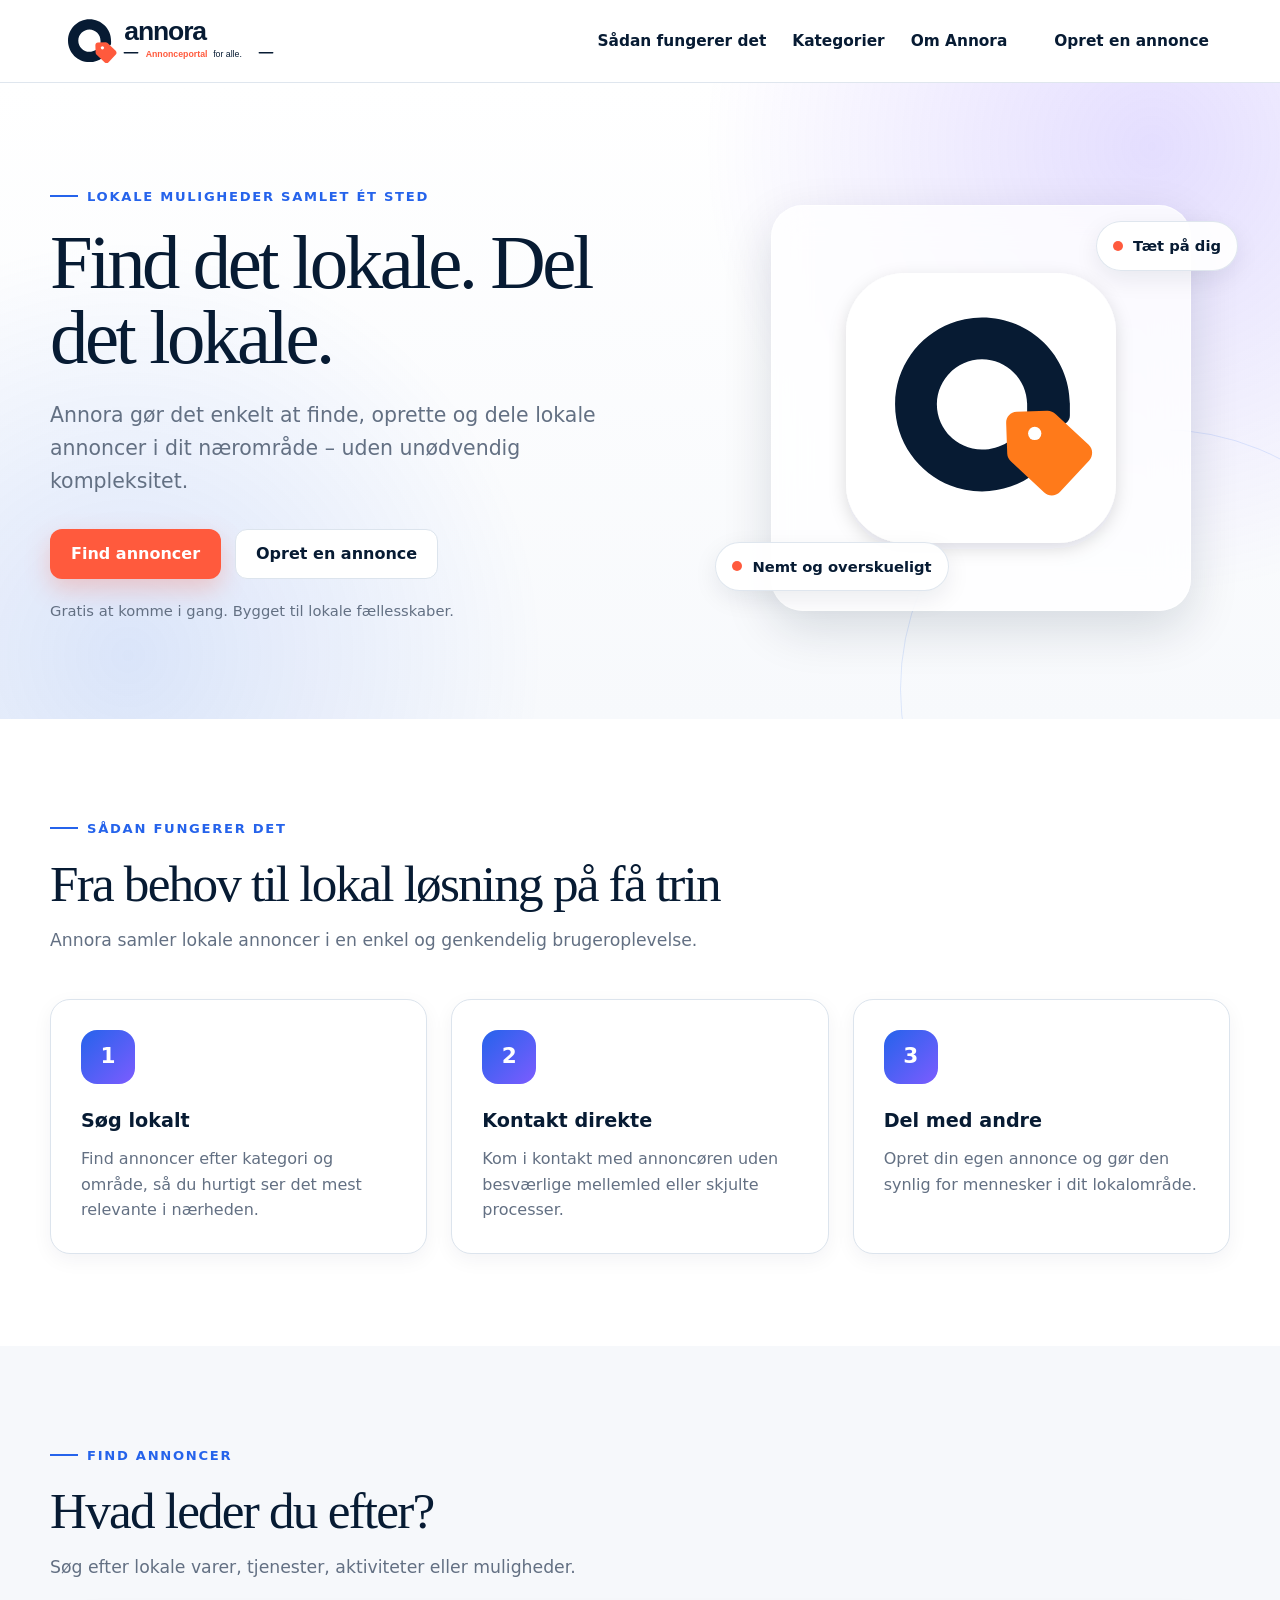
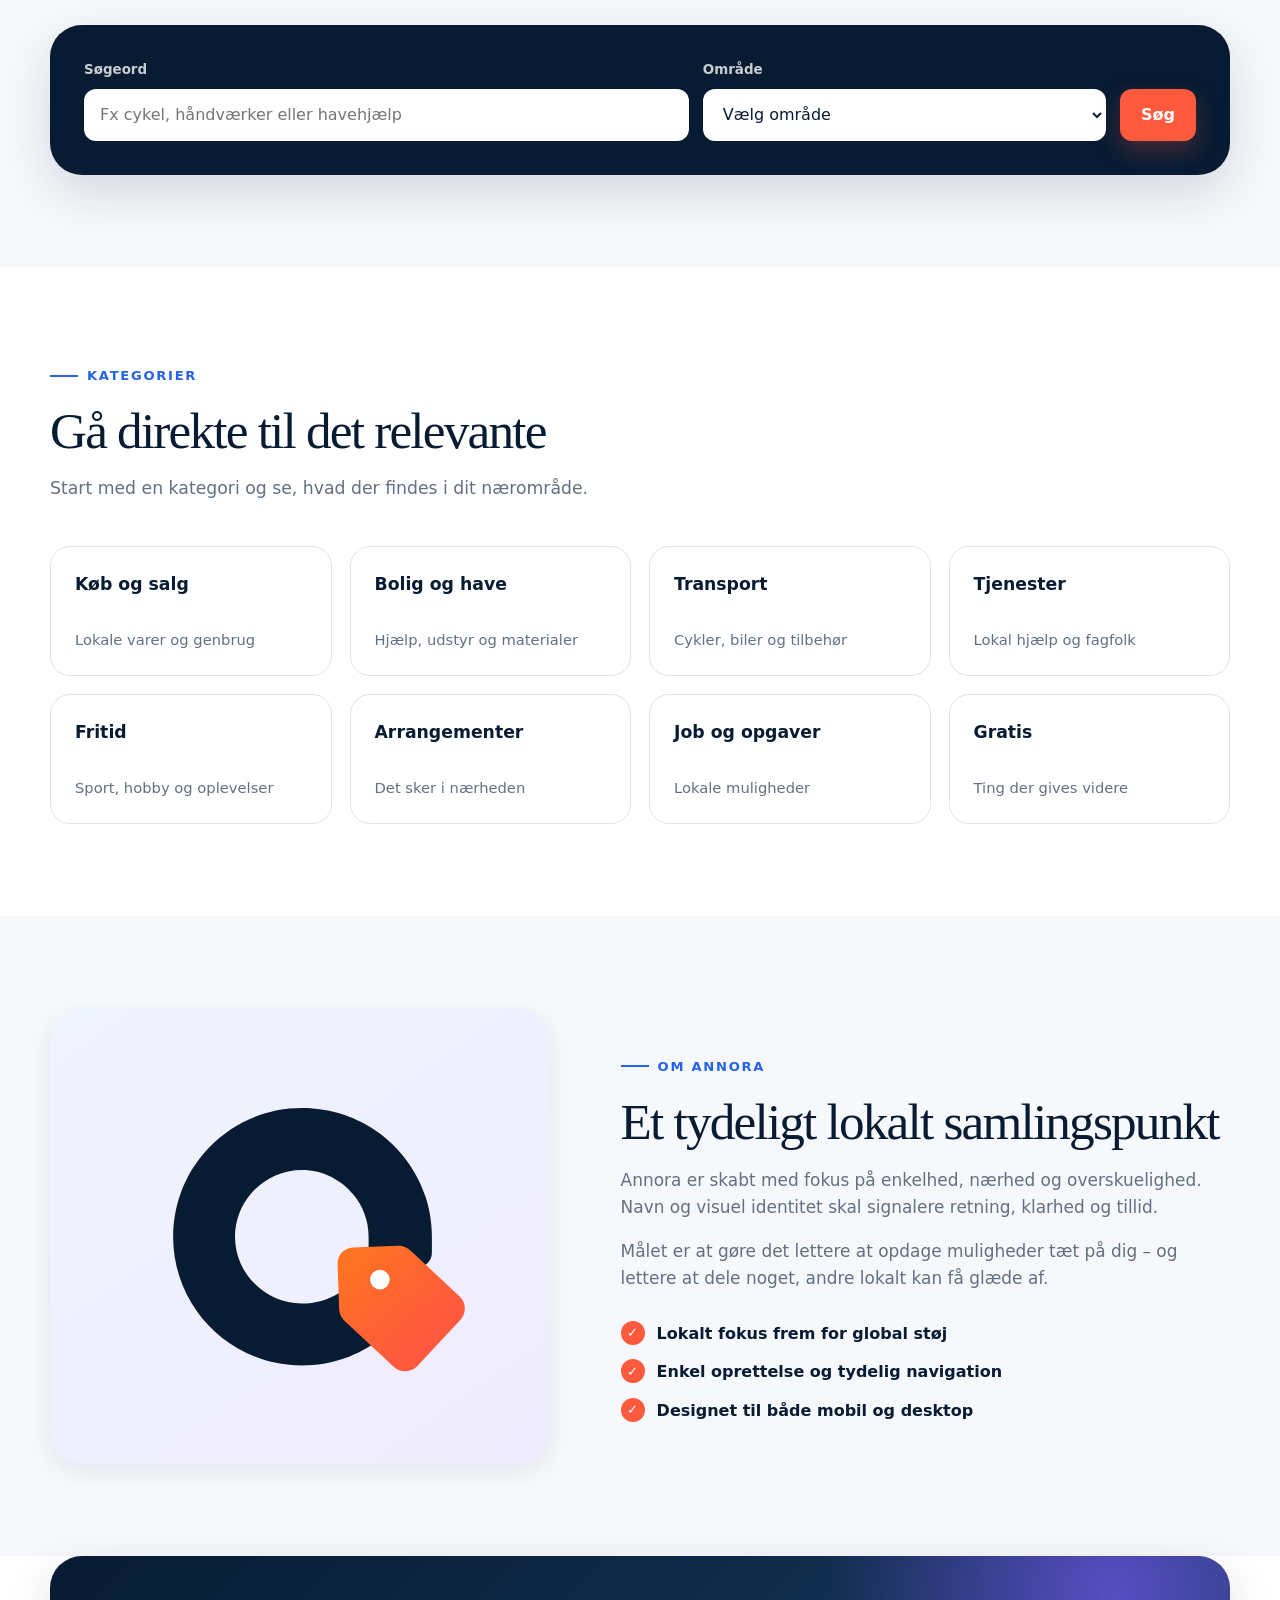
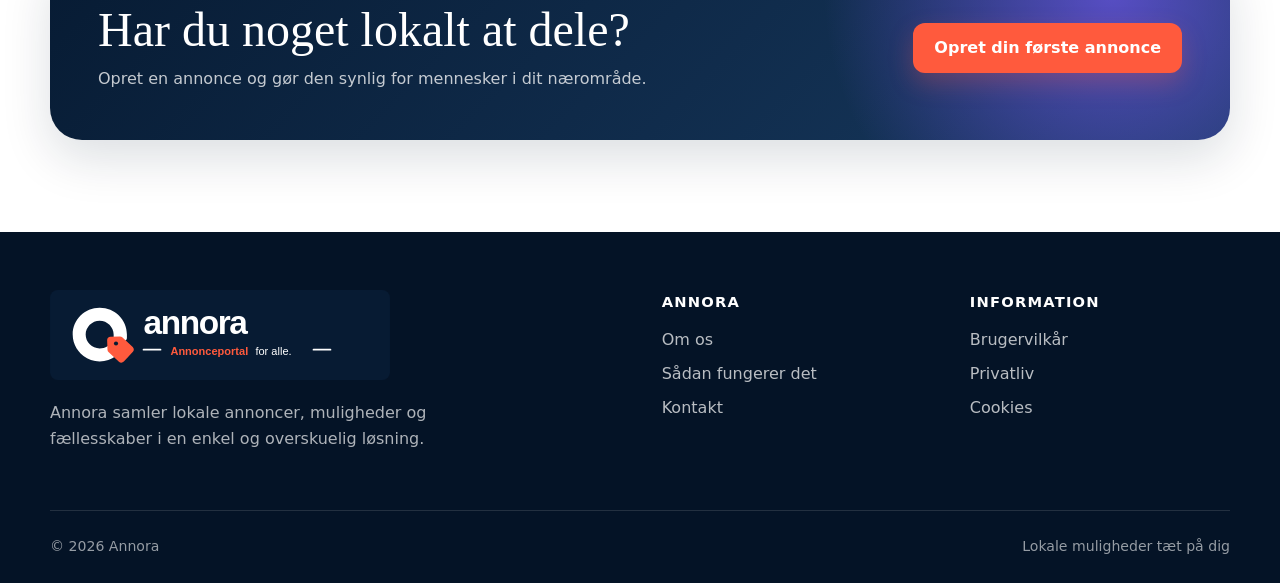
==== src/Annora.Web/index.html @ 345034ee "Reorganize repository structure" ====
<!DOCTYPE html>
<html lang="da">
<head>
    <meta charset="utf-8">
    <meta name="viewport" content="width=device-width, initial-scale=1">

    <title>Annora – lokale annoncer tæt på dig</title>

    <meta
        name="description"
        content="Annora gør det nemt at finde, oprette og dele lokale annoncer i dit nærområde.">
    <meta name="theme-color" content="#071b33">

    <link rel="icon" type="image/svg+xml" href="images/brand/annora-icon.svg">

    <style>
        :root {
            --navy-950: #071b33;
            --navy-900: #0d2748;
            --navy-800: #17395f;
            --blue-600: #2563eb;
            --purple-500: #7c5cff;
            --coral-500: #ff5a3d;
            --coral-600: #e94b30;
            --white: #ffffff;
            --surface: #f6f8fb;
            --surface-alt: #eef3f8;
            --border: #dce4ed;
            --text: #142235;
            --muted: #637083;
            --shadow-sm: 0 8px 24px rgba(7, 27, 51, 0.08);
            --shadow-md: 0 18px 50px rgba(7, 27, 51, 0.14);
            --radius-sm: 12px;
            --radius-md: 20px;
            --radius-lg: 32px;
            --content-width: 1180px;
        }

        *,
        *::before,
        *::after {
            box-sizing: border-box;
        }

        html {
            scroll-behavior: smooth;
        }

        body {
            margin: 0;
            color: var(--text);
            background: var(--white);
            font-family:
                Inter,
                ui-sans-serif,
                system-ui,
                -apple-system,
                BlinkMacSystemFont,
                "Segoe UI",
                sans-serif;
            line-height: 1.6;
        }

        img {
            display: block;
            max-width: 100%;
        }

        a {
            color: inherit;
        }

        button,
        input,
        select,
        textarea {
            font: inherit;
        }

        .container {
            width: min(calc(100% - 40px), var(--content-width));
            margin-inline: auto;
        }

        .skip-link {
            position: fixed;
            top: 12px;
            left: 12px;
            z-index: 1000;
            padding: 10px 14px;
            color: var(--white);
            background: var(--navy-950);
            border-radius: 8px;
            transform: translateY(-160%);
            transition: transform 0.2s ease;
        }

        .skip-link:focus {
            transform: translateY(0);
        }

        .site-header {
            position: sticky;
            top: 0;
            z-index: 100;
            background: rgba(255, 255, 255, 0.94);
            border-bottom: 1px solid rgba(220, 228, 237, 0.9);
            backdrop-filter: blur(14px);
        }

        .header-inner {
            min-height: 82px;
            display: flex;
            align-items: center;
            justify-content: space-between;
            gap: 28px;
        }

        .brand {
            display: inline-flex;
            align-items: center;
            flex-shrink: 0;
            text-decoration: none;
        }

        .brand-logo {
            width: clamp(190px, 22vw, 270px);
            height: auto;
        }

        .brand-icon {
            display: none;
            width: 48px;
            height: 48px;
        }

        .main-nav {
            display: flex;
            align-items: center;
            gap: 26px;
        }

        .main-nav a {
            position: relative;
            color: var(--navy-950);
            font-size: 0.96rem;
            font-weight: 700;
            text-decoration: none;
        }

        .main-nav a:not(.button)::after {
            content: "";
            position: absolute;
            right: 0;
            bottom: -7px;
            left: 0;
            height: 2px;
            background: var(--coral-500);
            transform: scaleX(0);
            transform-origin: center;
            transition: transform 0.2s ease;
        }

        .main-nav a:hover::after,
        .main-nav a:focus-visible::after {
            transform: scaleX(1);
        }

        .menu-button {
            display: none;
            width: 46px;
            height: 46px;
            padding: 0;
            border: 1px solid var(--border);
            border-radius: 12px;
            color: var(--navy-950);
            background: var(--white);
            cursor: pointer;
        }

        .menu-button span,
        .menu-button::before,
        .menu-button::after {
            content: "";
            display: block;
            width: 22px;
            height: 2px;
            margin: 5px auto;
            background: currentColor;
            transition:
                transform 0.2s ease,
                opacity 0.2s ease;
        }

        .menu-button[aria-expanded="true"] span {
            opacity: 0;
        }

        .menu-button[aria-expanded="true"]::before {
            transform: translateY(7px) rotate(45deg);
        }

        .menu-button[aria-expanded="true"]::after {
            transform: translateY(-7px) rotate(-45deg);
        }

        .button {
            display: inline-flex;
            min-height: 48px;
            align-items: center;
            justify-content: center;
            gap: 10px;
            padding: 11px 20px;
            border: 1px solid transparent;
            border-radius: 12px;
            font-weight: 800;
            text-decoration: none;
            cursor: pointer;
            transition:
                transform 0.18s ease,
                box-shadow 0.18s ease,
                background-color 0.18s ease,
                border-color 0.18s ease;
        }

        .button:hover {
            transform: translateY(-2px);
        }

        .button-primary {
            color: var(--white);
            background: var(--coral-500);
            box-shadow: 0 10px 24px rgba(255, 90, 61, 0.26);
        }

        .button-primary:hover {
            background: var(--coral-600);
            box-shadow: 0 14px 30px rgba(255, 90, 61, 0.34);
        }

        .button-secondary {
            color: var(--navy-950);
            background: var(--white);
            border-color: var(--border);
        }

        .button-secondary:hover {
            border-color: #b9c8d9;
            box-shadow: var(--shadow-sm);
        }

        .hero {
            position: relative;
            overflow: hidden;
            padding: 96px 0 82px;
            background:
                radial-gradient(circle at 90% 10%, rgba(124, 92, 255, 0.20), transparent 28rem),
                radial-gradient(circle at 10% 90%, rgba(37, 99, 235, 0.14), transparent 26rem),
                linear-gradient(180deg, #ffffff 0%, #f7f9fc 100%);
        }

        .hero::before {
            content: "";
            position: absolute;
            inset: auto -140px -230px auto;
            width: 520px;
            height: 520px;
            border: 1px solid rgba(37, 99, 235, 0.13);
            border-radius: 50%;
        }

        .hero-grid {
            position: relative;
            display: grid;
            grid-template-columns: minmax(0, 1.1fr) minmax(320px, 0.9fr);
            align-items: center;
            gap: 72px;
        }

        .eyebrow {
            display: inline-flex;
            align-items: center;
            gap: 9px;
            margin-bottom: 18px;
            color: var(--blue-600);
            font-size: 0.82rem;
            font-weight: 900;
            letter-spacing: 0.13em;
            text-transform: uppercase;
        }

        .eyebrow::before {
            content: "";
            width: 28px;
            height: 2px;
            background: currentColor;
        }

        h1,
        h2,
        h3,
        p {
            margin-top: 0;
        }

        h1 {
            max-width: 760px;
            margin-bottom: 24px;
            color: var(--navy-950);
            font-family: Georgia, "Times New Roman", serif;
            font-size: clamp(3rem, 6vw, 5.5rem);
            font-weight: 500;
            line-height: 0.98;
            letter-spacing: -0.045em;
        }

        .hero-lead {
            max-width: 660px;
            margin-bottom: 32px;
            color: var(--muted);
            font-size: clamp(1.08rem, 2vw, 1.28rem);
        }

        .hero-actions {
            display: flex;
            flex-wrap: wrap;
            gap: 14px;
        }

        .hero-note {
            margin-top: 20px;
            color: var(--muted);
            font-size: 0.92rem;
        }

        .hero-visual {
            position: relative;
            display: grid;
            place-items: center;
            min-height: 430px;
        }

        .hero-card {
            width: min(100%, 420px);
            padding: 42px;
            border: 1px solid rgba(255, 255, 255, 0.7);
            border-radius: var(--radius-lg);
            background: rgba(255, 255, 255, 0.78);
            box-shadow: var(--shadow-md);
            backdrop-filter: blur(18px);
        }

        .hero-card img {
            width: 100%;
            max-width: 320px;
            margin-inline: auto;
            border-radius: 25%;
        }

        .floating-tag {
            position: absolute;
            display: flex;
            align-items: center;
            gap: 10px;
            padding: 12px 16px;
            border: 1px solid rgba(220, 228, 237, 0.9);
            border-radius: 999px;
            background: rgba(255, 255, 255, 0.93);
            box-shadow: var(--shadow-sm);
            color: var(--navy-950);
            font-size: 0.92rem;
            font-weight: 800;
        }

        .floating-tag::before {
            content: "";
            width: 10px;
            height: 10px;
            border-radius: 50%;
            background: var(--coral-500);
        }

        .floating-tag-top {
            top: 28px;
            right: -8px;
        }

        .floating-tag-bottom {
            bottom: 32px;
            left: -16px;
        }

        .section {
            padding: 92px 0;
        }

        .section-alt {
            background: var(--surface);
        }

        .section-heading {
            max-width: 720px;
            margin-bottom: 44px;
        }

        .section-heading h2 {
            margin-bottom: 16px;
            color: var(--navy-950);
            font-family: Georgia, "Times New Roman", serif;
            font-size: clamp(2.1rem, 4vw, 3.5rem);
            font-weight: 500;
            line-height: 1.06;
            letter-spacing: -0.035em;
        }

        .section-heading p {
            margin-bottom: 0;
            color: var(--muted);
            font-size: 1.08rem;
        }

        .feature-grid {
            display: grid;
            grid-template-columns: repeat(3, minmax(0, 1fr));
            gap: 24px;
        }

        .feature-card {
            padding: 30px;
            border: 1px solid var(--border);
            border-radius: var(--radius-md);
            background: var(--white);
            box-shadow: 0 6px 20px rgba(7, 27, 51, 0.05);
        }

        .feature-icon {
            display: grid;
            width: 54px;
            height: 54px;
            margin-bottom: 22px;
            place-items: center;
            border-radius: 16px;
            color: var(--white);
            background: linear-gradient(135deg, var(--blue-600), var(--purple-500));
            font-size: 1.35rem;
            font-weight: 900;
        }

        .feature-card h3 {
            margin-bottom: 10px;
            color: var(--navy-950);
            font-size: 1.2rem;
        }

        .feature-card p {
            margin-bottom: 0;
            color: var(--muted);
        }

        .search-panel {
            padding: 34px;
            border-radius: var(--radius-lg);
            background: var(--navy-950);
            box-shadow: var(--shadow-md);
        }

        .search-form {
            display: grid;
            grid-template-columns: 1.5fr 1fr auto;
            gap: 14px;
        }

        .field {
            display: grid;
            gap: 8px;
        }

        .field label {
            color: rgba(255, 255, 255, 0.78);
            font-size: 0.84rem;
            font-weight: 800;
        }

        .field input,
        .field select {
            width: 100%;
            min-height: 52px;
            padding: 0 15px;
            border: 1px solid rgba(255, 255, 255, 0.22);
            border-radius: 12px;
            outline: none;
            color: var(--navy-950);
            background: var(--white);
        }

        .field input:focus,
        .field select:focus {
            border-color: var(--purple-500);
            box-shadow: 0 0 0 4px rgba(124, 92, 255, 0.2);
        }

        .search-form .button {
            align-self: end;
            min-height: 52px;
        }

        .categories {
            display: grid;
            grid-template-columns: repeat(4, minmax(0, 1fr));
            gap: 18px;
        }

        .category-card {
            display: flex;
            min-height: 130px;
            flex-direction: column;
            justify-content: space-between;
            padding: 24px;
            border: 1px solid var(--border);
            border-radius: var(--radius-md);
            background: var(--white);
            text-decoration: none;
            transition:
                transform 0.18s ease,
                box-shadow 0.18s ease,
                border-color 0.18s ease;
        }

        .category-card:hover {
            transform: translateY(-4px);
            border-color: #b7c7d9;
            box-shadow: var(--shadow-sm);
        }

        .category-card strong {
            color: var(--navy-950);
            font-size: 1.08rem;
        }

        .category-card span {
            color: var(--muted);
            font-size: 0.92rem;
        }

        .about-grid {
            display: grid;
            grid-template-columns: minmax(0, 0.9fr) minmax(0, 1.1fr);
            align-items: center;
            gap: 72px;
        }

        .about-logo {
            padding: 48px;
            border-radius: var(--radius-lg);
            background:
                linear-gradient(145deg, rgba(37, 99, 235, 0.07), rgba(124, 92, 255, 0.12)),
                var(--white);
            box-shadow: var(--shadow-sm);
        }

        .about-logo img {
            width: min(100%, 360px);
            margin-inline: auto;
        }

        .about-copy h2 {
            margin-bottom: 18px;
            color: var(--navy-950);
            font-family: Georgia, "Times New Roman", serif;
            font-size: clamp(2.1rem, 4vw, 3.4rem);
            font-weight: 500;
            line-height: 1.06;
            letter-spacing: -0.035em;
        }

        .about-copy p {
            color: var(--muted);
            font-size: 1.06rem;
        }

        .check-list {
            display: grid;
            gap: 13px;
            margin: 28px 0 0;
            padding: 0;
            list-style: none;
        }

        .check-list li {
            display: flex;
            gap: 12px;
            align-items: flex-start;
            color: var(--navy-950);
            font-weight: 700;
        }

        .check-list li::before {
            content: "✓";
            display: grid;
            width: 24px;
            height: 24px;
            flex: 0 0 24px;
            place-items: center;
            border-radius: 50%;
            color: var(--white);
            background: var(--coral-500);
            font-size: 0.82rem;
        }

        .cta {
            padding: 0 0 92px;
        }

        .cta-panel {
            display: grid;
            grid-template-columns: minmax(0, 1fr) auto;
            align-items: center;
            gap: 32px;
            padding: 48px;
            border-radius: var(--radius-lg);
            color: var(--white);
            background:
                radial-gradient(circle at 90% 20%, rgba(124, 92, 255, 0.65), transparent 18rem),
                linear-gradient(135deg, var(--navy-950), var(--navy-800));
            box-shadow: var(--shadow-md);
        }

        .cta-panel h2 {
            margin-bottom: 10px;
            font-family: Georgia, "Times New Roman", serif;
            font-size: clamp(2rem, 4vw, 3rem);
            font-weight: 500;
            line-height: 1.08;
        }

        .cta-panel p {
            max-width: 650px;
            margin-bottom: 0;
            color: rgba(255, 255, 255, 0.76);
        }

        .site-footer {
            padding: 58px 0 26px;
            color: var(--white);
            background: #041326;
        }

        .footer-grid {
            display: grid;
            grid-template-columns: minmax(260px, 1.3fr) repeat(2, minmax(150px, 0.6fr));
            gap: 48px;
            padding-bottom: 42px;
        }

        .footer-brand img {
            width: min(100%, 340px);
            margin-bottom: 20px;
        }

        .footer-brand p {
            max-width: 470px;
            color: rgba(255, 255, 255, 0.68);
        }

        .footer-column h2 {
            margin-bottom: 14px;
            font-family: inherit;
            font-size: 0.92rem;
            letter-spacing: 0.08em;
            text-transform: uppercase;
        }

        .footer-column a {
            display: block;
            margin: 8px 0;
            color: rgba(255, 255, 255, 0.72);
            text-decoration: none;
        }

        .footer-column a:hover {
            color: var(--white);
        }

        .footer-bottom {
            display: flex;
            justify-content: space-between;
            gap: 20px;
            padding-top: 24px;
            border-top: 1px solid rgba(255, 255, 255, 0.12);
            color: rgba(255, 255, 255, 0.58);
            font-size: 0.88rem;
        }

        :focus-visible {
            outline: 3px solid rgba(37, 99, 235, 0.55);
            outline-offset: 3px;
        }

        @media (max-width: 920px) {
            .menu-button {
                display: block;
            }

            .main-nav {
                position: absolute;
                top: calc(100% + 1px);
                right: 0;
                left: 0;
                display: none;
                flex-direction: column;
                align-items: stretch;
                gap: 0;
                padding: 16px 20px 22px;
                border-bottom: 1px solid var(--border);
                background: var(--white);
                box-shadow: var(--shadow-sm);
            }

            .main-nav[data-open="true"] {
                display: flex;
            }

            .main-nav a {
                padding: 13px 6px;
            }

            .main-nav .button {
                margin-top: 8px;
            }

            .hero-grid,
            .about-grid {
                grid-template-columns: 1fr;
            }

            .hero-grid {
                gap: 48px;
            }

            .hero-copy {
                text-align: center;
            }

            .hero-copy h1,
            .hero-lead {
                margin-inline: auto;
            }

            .eyebrow {
                justify-content: center;
            }

            .hero-actions {
                justify-content: center;
            }

            .feature-grid {
                grid-template-columns: 1fr;
            }

            .categories {
                grid-template-columns: repeat(2, minmax(0, 1fr));
            }

            .search-form {
                grid-template-columns: 1fr 1fr;
            }

            .search-form .button {
                grid-column: 1 / -1;
            }

            .cta-panel {
                grid-template-columns: 1fr;
            }

            .footer-grid {
                grid-template-columns: 1fr 1fr;
            }

            .footer-brand {
                grid-column: 1 / -1;
            }
        }

        @media (max-width: 620px) {
            .container {
                width: min(calc(100% - 28px), var(--content-width));
            }

            .header-inner {
                min-height: 70px;
            }

            .brand-logo {
                display: none;
            }

            .brand-icon {
                display: block;
            }

            .hero {
                padding: 72px 0 62px;
            }

            h1 {
                font-size: clamp(2.65rem, 14vw, 4rem);
            }

            .hero-card {
                padding: 28px;
            }

            .floating-tag {
                position: static;
                width: max-content;
                max-width: 100%;
                margin: 14px auto 0;
            }

            .hero-visual {
                min-height: 0;
            }

            .section {
                padding: 72px 0;
            }

            .search-panel {
                padding: 24px;
            }

            .search-form,
            .categories {
                grid-template-columns: 1fr;
            }

            .about-logo {
                padding: 30px;
            }

            .cta {
                padding-bottom: 72px;
            }

            .cta-panel {
                padding: 34px 26px;
            }

            .footer-grid {
                grid-template-columns: 1fr;
            }

            .footer-brand {
                grid-column: auto;
            }

            .footer-bottom {
                flex-direction: column;
            }
        }

        @media (prefers-reduced-motion: reduce) {
            html {
                scroll-behavior: auto;
            }

            *,
            *::before,
            *::after {
                scroll-behavior: auto !important;
                transition-duration: 0.01ms !important;
                animation-duration: 0.01ms !important;
                animation-iteration-count: 1 !important;
            }
        }
    </style>
</head>

<body>
    <a class="skip-link" href="#main-content">Gå til indhold</a>

    <header class="site-header">
        <div class="container header-inner">
            <a class="brand" href="#" aria-label="Annora – gå til forsiden">
                <img
                    class="brand-logo"
                    src="images/brand/annora-horizontal.svg"
                    alt="Annora">
                <img
                    class="brand-icon"
                    src="images/brand/annora-icon.svg"
                    alt=""
                    aria-hidden="true">
            </a>

            <button
                class="menu-button"
                type="button"
                aria-label="Åbn menu"
                aria-expanded="false"
                aria-controls="main-navigation">
                <span></span>
            </button>

            <nav
                id="main-navigation"
                class="main-nav"
                aria-label="Primær navigation"
                data-open="false">
                <a href="#saadan-fungerer-det">Sådan fungerer det</a>
                <a href="#kategorier">Kategorier</a>
                <a href="#om-annora">Om Annora</a>
<a class="button" href="opret-annonce.html">
    Opret en annonce
</a>				
            </nav>
        </div>
    </header>

    <main id="main-content">
        <section class="hero" aria-labelledby="hero-title">
            <div class="container hero-grid">
                <div class="hero-copy">
                    <div class="eyebrow">Lokale muligheder samlet ét sted</div>

                    <h1 id="hero-title">
                        Find det lokale. Del det lokale.
                    </h1>

                    <p class="hero-lead">
                        Annora gør det enkelt at finde, oprette og dele lokale
                        annoncer i dit nærområde – uden unødvendig kompleksitet.
                    </p>

                    <div class="hero-actions">
                        <a class="button button-primary" href="#find-annoncer">
                            Find annoncer
                        </a>

                        <a class="button button-secondary" href="opret-annonce.html">
                            Opret en annonce
                        </a>
                    </div>

                    <p class="hero-note">
                        Gratis at komme i gang. Bygget til lokale fællesskaber.
                    </p>
                </div>

                <div class="hero-visual" aria-hidden="true">
                    <div class="hero-card">
                        <img
                            src="images/brand/annora-app-icon.svg"
                            alt="">
                    </div>

                    <div class="floating-tag floating-tag-top">
                        Tæt på dig
                    </div>

                    <div class="floating-tag floating-tag-bottom">
                        Nemt og overskueligt
                    </div>
                </div>
            </div>
        </section>

        <section
            id="saadan-fungerer-det"
            class="section"
            aria-labelledby="how-title">
            <div class="container">
                <div class="section-heading">
                    <div class="eyebrow">Sådan fungerer det</div>

                    <h2 id="how-title">
                        Fra behov til lokal løsning på få trin
                    </h2>

                    <p>
                        Annora samler lokale annoncer i en enkel og genkendelig
                        brugeroplevelse.
                    </p>
                </div>

                <div class="feature-grid">
                    <article class="feature-card">
                        <div class="feature-icon" aria-hidden="true">1</div>
                        <h3>Søg lokalt</h3>
                        <p>
                            Find annoncer efter kategori og område, så du hurtigt
                            ser det mest relevante i nærheden.
                        </p>
                    </article>

                    <article class="feature-card">
                        <div class="feature-icon" aria-hidden="true">2</div>
                        <h3>Kontakt direkte</h3>
                        <p>
                            Kom i kontakt med annoncøren uden besværlige mellemled
                            eller skjulte processer.
                        </p>
                    </article>

                    <article class="feature-card">
                        <div class="feature-icon" aria-hidden="true">3</div>
                        <h3>Del med andre</h3>
                        <p>
                            Opret din egen annonce og gør den synlig for mennesker
                            i dit lokalområde.
                        </p>
                    </article>
                </div>
            </div>
        </section>

        <section
            id="find-annoncer"
            class="section section-alt"
            aria-labelledby="search-title">
            <div class="container">
                <div class="section-heading">
                    <div class="eyebrow">Find annoncer</div>

                    <h2 id="search-title">
                        Hvad leder du efter?
                    </h2>

                    <p>
                        Søg efter lokale varer, tjenester, aktiviteter eller
                        muligheder.
                    </p>
                </div>

                <div class="search-panel">
                    <form
                        class="search-form"
                        action="#"
                        method="get"
                        onsubmit="return false;">
                        <div class="field">
                            <label for="search-query">Søgeord</label>
                            <input
                                id="search-query"
                                name="q"
                                type="search"
                                placeholder="Fx cykel, håndværker eller havehjælp">
                        </div>

                        <div class="field">
                            <label for="search-area">Område</label>
                            <select id="search-area" name="area">
                                <option value="">Vælg område</option>
                                <option value="dragoer">Dragør</option>
                                <option value="amager">Amager</option>
                                <option value="koebenhavn">København</option>
                                <option value="andet">Andet område</option>
                            </select>
                        </div>

                        <button class="button button-primary" type="submit">
                            Søg
                        </button>
                    </form>
                </div>
            </div>
        </section>

        <section
            id="kategorier"
            class="section"
            aria-labelledby="categories-title">
            <div class="container">
                <div class="section-heading">
                    <div class="eyebrow">Kategorier</div>

                    <h2 id="categories-title">
                        Gå direkte til det relevante
                    </h2>

                    <p>
                        Start med en kategori og se, hvad der findes i dit
                        nærområde.
                    </p>
                </div>

                <div class="categories">
                    <a class="category-card" href="#">
                        <strong>Køb og salg</strong>
                        <span>Lokale varer og genbrug</span>
                    </a>

                    <a class="category-card" href="#">
                        <strong>Bolig og have</strong>
                        <span>Hjælp, udstyr og materialer</span>
                    </a>

                    <a class="category-card" href="#">
                        <strong>Transport</strong>
                        <span>Cykler, biler og tilbehør</span>
                    </a>

                    <a class="category-card" href="#">
                        <strong>Tjenester</strong>
                        <span>Lokal hjælp og fagfolk</span>
                    </a>

                    <a class="category-card" href="#">
                        <strong>Fritid</strong>
                        <span>Sport, hobby og oplevelser</span>
                    </a>

                    <a class="category-card" href="#">
                        <strong>Arrangementer</strong>
                        <span>Det sker i nærheden</span>
                    </a>

                    <a class="category-card" href="#">
                        <strong>Job og opgaver</strong>
                        <span>Lokale muligheder</span>
                    </a>

                    <a class="category-card" href="#">
                        <strong>Gratis</strong>
                        <span>Ting der gives videre</span>
                    </a>
                </div>
            </div>
        </section>

        <section
            id="om-annora"
            class="section section-alt"
            aria-labelledby="about-title">
            <div class="container about-grid">
                <div class="about-logo">
                    <img
                        src="images/brand/annora-icon.svg"
                        alt="Annoras kompas- og stjerneikon">
                </div>

                <div class="about-copy">
                    <div class="eyebrow">Om Annora</div>

                    <h2 id="about-title">
                        Et tydeligt lokalt samlingspunkt
                    </h2>

                    <p>
                        Annora er skabt med fokus på enkelhed, nærhed og
                        overskuelighed. Navn og visuel identitet skal signalere
                        retning, klarhed og tillid.
                    </p>

                    <p>
                        Målet er at gøre det lettere at opdage muligheder tæt på
                        dig – og lettere at dele noget, andre lokalt kan få glæde
                        af.
                    </p>

                    <ul class="check-list">
                        <li>Lokalt fokus frem for global støj</li>
                        <li>Enkel oprettelse og tydelig navigation</li>
                        <li>Designet til både mobil og desktop</li>
                    </ul>
                </div>
            </div>
        </section>

        <section id="opret-annonce" class="cta">
            <div class="container">
                <div class="cta-panel">
                    <div>
                        <h2>Har du noget lokalt at dele?</h2>
                        <p>
                            Opret en annonce og gør den synlig for mennesker i
                            dit nærområde.
                        </p>
                    </div>

                    <a class="button button-primary" href="#">
                        Opret din første annonce
                    </a>
                </div>
            </div>
        </section>
    </main>

    <footer class="site-footer">
        <div class="container">
            <div class="footer-grid">
                <div class="footer-brand">
                    <img
                        src="images/brand/annora-horizontal-dark-bg.svg"
                        alt="Annora">

                    <p>
                        Annora samler lokale annoncer, muligheder og fællesskaber
                        i en enkel og overskuelig løsning.
                    </p>
                </div>

                <div class="footer-column">
                    <h2>Annora</h2>
                    <a href="#om-annora">Om os</a>
                    <a href="#saadan-fungerer-det">Sådan fungerer det</a>
                    <a href="#">Kontakt</a>
                </div>

                <div class="footer-column">
                    <h2>Information</h2>
                    <a href="#">Brugervilkår</a>
                    <a href="#">Privatliv</a>
                    <a href="#">Cookies</a>
                </div>
            </div>

            <div class="footer-bottom">
                <span>&copy; <span id="current-year">2026</span> Annora</span>
                <span>Lokale muligheder tæt på dig</span>
            </div>
        </div>
    </footer>

    <script>
        (() => {
            const menuButton = document.querySelector(".menu-button");
            const navigation = document.querySelector(".main-nav");
            const navigationLinks = navigation.querySelectorAll("a");

            function setMenuState(open) {
                menuButton.setAttribute("aria-expanded", String(open));
                menuButton.setAttribute(
                    "aria-label",
                    open ? "Luk menu" : "Åbn menu"
                );
                navigation.dataset.open = String(open);
            }

            menuButton.addEventListener("click", () => {
                const isOpen =
                    menuButton.getAttribute("aria-expanded") === "true";

                setMenuState(!isOpen);
            });

            navigationLinks.forEach((link) => {
                link.addEventListener("click", () => setMenuState(false));
            });

            window.addEventListener("resize", () => {
                if (window.innerWidth > 920) {
                    setMenuState(false);
                }
            });

            document.getElementById("current-year").textContent =
                new Date().getFullYear();
        })();
    </script>
</body>
</html>
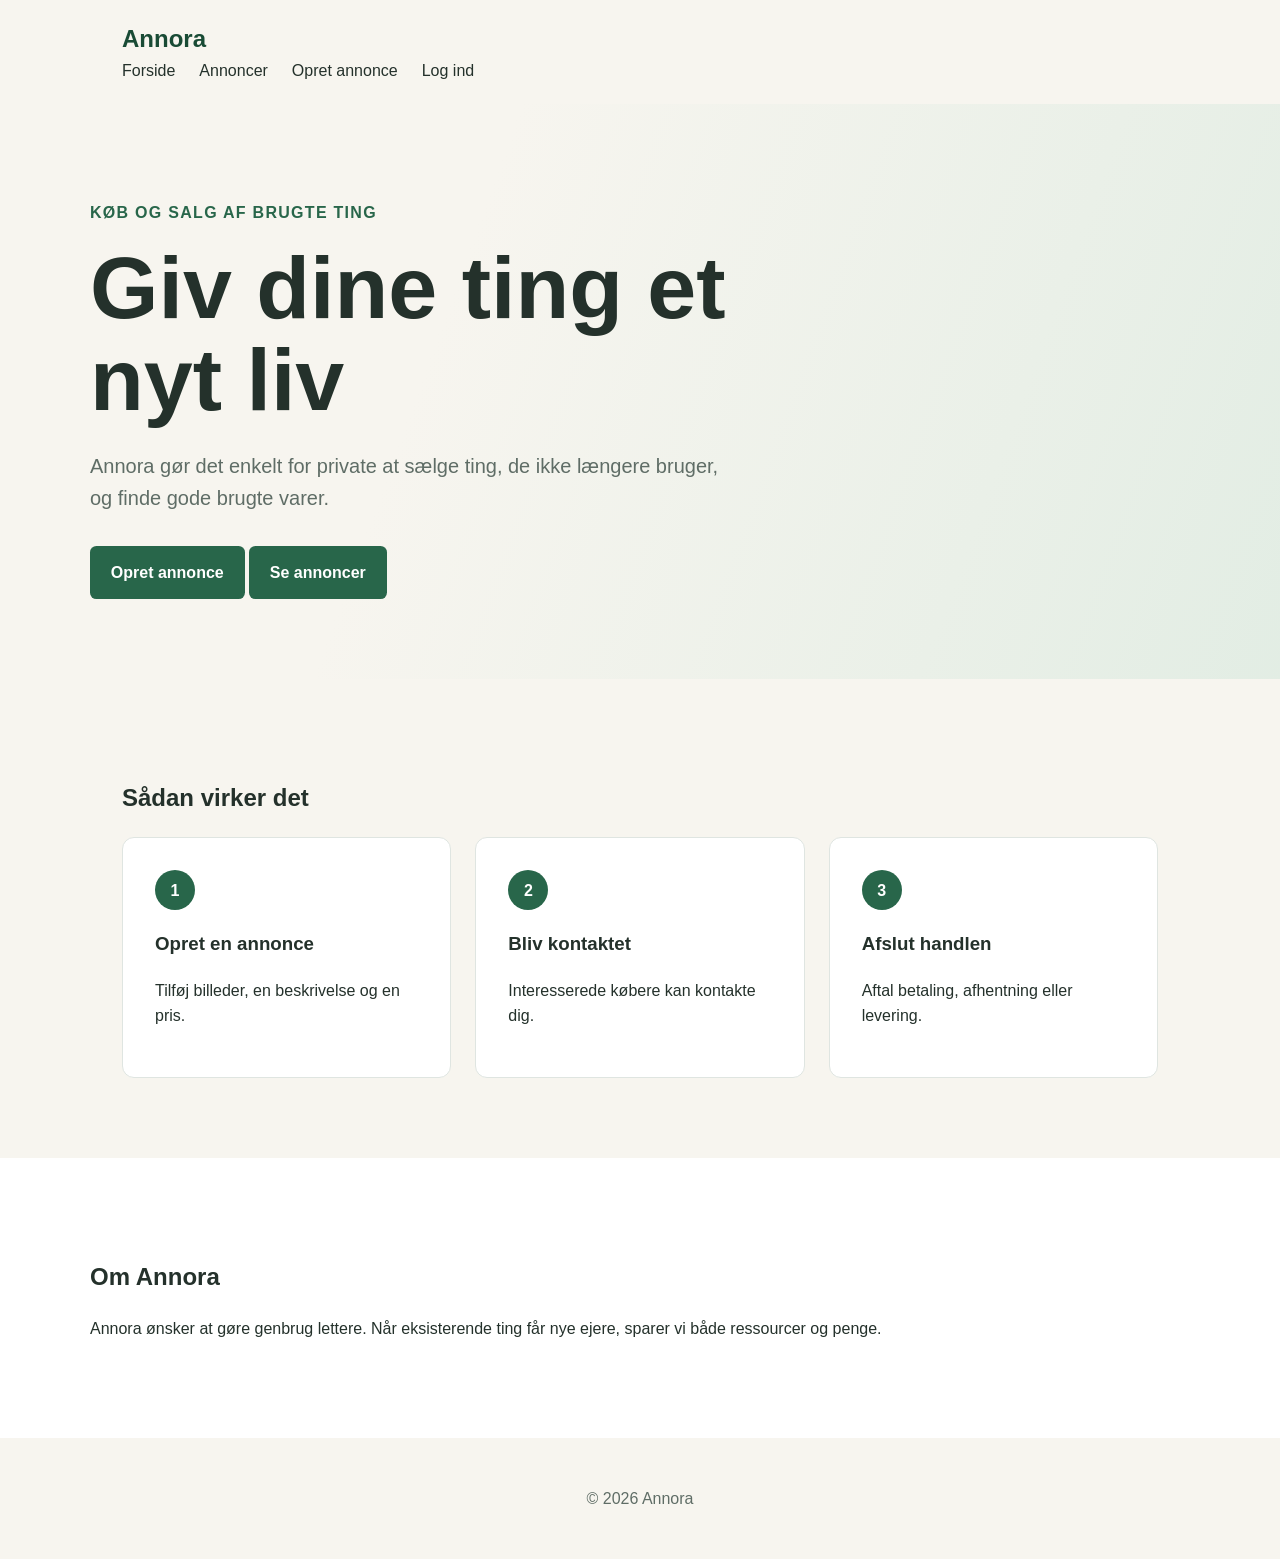
==== commit 7be90365: "Add shared header and footer fragments" ====
--- a/src/Annora.Web/index.html
+++ b/src/Annora.Web/index.html
@@ -2,1263 +2,119 @@
 <html lang="da">
 <head>
     <meta charset="utf-8">
-    <meta name="viewport" content="width=device-width, initial-scale=1">
 
-    <title>Annora – lokale annoncer tæt på dig</title>
+    <meta
+        name="viewport"
+        content="width=device-width, initial-scale=1"
+    >
 
     <meta
         name="description"
-        content="Annora gør det nemt at finde, oprette og dele lokale annoncer i dit nærområde.">
-    <meta name="theme-color" content="#071b33">
+        content="Annora hjælper private med at købe og sælge brugte ting."
+    >
 
-    <link rel="icon" type="image/svg+xml" href="images/brand/annora-icon.svg">
+    <title>Annora – Giv tingene et nyt liv</title>
 
-    <style>
-        :root {
-            --navy-950: #071b33;
-            --navy-900: #0d2748;
-            --navy-800: #17395f;
-            --blue-600: #2563eb;
-            --purple-500: #7c5cff;
-            --coral-500: #ff5a3d;
-            --coral-600: #e94b30;
-            --white: #ffffff;
-            --surface: #f6f8fb;
-            --surface-alt: #eef3f8;
-            --border: #dce4ed;
-            --text: #142235;
-            --muted: #637083;
-            --shadow-sm: 0 8px 24px rgba(7, 27, 51, 0.08);
-            --shadow-md: 0 18px 50px rgba(7, 27, 51, 0.14);
-            --radius-sm: 12px;
-            --radius-md: 20px;
-            --radius-lg: 32px;
-            --content-width: 1180px;
-        }
+    <link rel="stylesheet" href="css/site.css">
+    <link rel="stylesheet" href="css/index.css">
 
-        *,
-        *::before,
-        *::after {
-            box-sizing: border-box;
-        }
-
-        html {
-            scroll-behavior: smooth;
-        }
-
-        body {
-            margin: 0;
-            color: var(--text);
-            background: var(--white);
-            font-family:
-                Inter,
-                ui-sans-serif,
-                system-ui,
-                -apple-system,
-                BlinkMacSystemFont,
-                "Segoe UI",
-                sans-serif;
-            line-height: 1.6;
-        }
-
-        img {
-            display: block;
-            max-width: 100%;
-        }
-
-        a {
-            color: inherit;
-        }
-
-        button,
-        input,
-        select,
-        textarea {
-            font: inherit;
-        }
-
-        .container {
-            width: min(calc(100% - 40px), var(--content-width));
-            margin-inline: auto;
-        }
-
-        .skip-link {
-            position: fixed;
-            top: 12px;
-            left: 12px;
-            z-index: 1000;
-            padding: 10px 14px;
-            color: var(--white);
-            background: var(--navy-950);
-            border-radius: 8px;
-            transform: translateY(-160%);
-            transition: transform 0.2s ease;
-        }
-
-        .skip-link:focus {
-            transform: translateY(0);
-        }
-
-        .site-header {
-            position: sticky;
-            top: 0;
-            z-index: 100;
-            background: rgba(255, 255, 255, 0.94);
-            border-bottom: 1px solid rgba(220, 228, 237, 0.9);
-            backdrop-filter: blur(14px);
-        }
-
-        .header-inner {
-            min-height: 82px;
-            display: flex;
-            align-items: center;
-            justify-content: space-between;
-            gap: 28px;
-        }
-
-        .brand {
-            display: inline-flex;
-            align-items: center;
-            flex-shrink: 0;
-            text-decoration: none;
-        }
-
-        .brand-logo {
-            width: clamp(190px, 22vw, 270px);
-            height: auto;
-        }
-
-        .brand-icon {
-            display: none;
-            width: 48px;
-            height: 48px;
-        }
-
-        .main-nav {
-            display: flex;
-            align-items: center;
-            gap: 26px;
-        }
-
-        .main-nav a {
-            position: relative;
-            color: var(--navy-950);
-            font-size: 0.96rem;
-            font-weight: 700;
-            text-decoration: none;
-        }
-
-        .main-nav a:not(.button)::after {
-            content: "";
-            position: absolute;
-            right: 0;
-            bottom: -7px;
-            left: 0;
-            height: 2px;
-            background: var(--coral-500);
-            transform: scaleX(0);
-            transform-origin: center;
-            transition: transform 0.2s ease;
-        }
-
-        .main-nav a:hover::after,
-        .main-nav a:focus-visible::after {
-            transform: scaleX(1);
-        }
-
-        .menu-button {
-            display: none;
-            width: 46px;
-            height: 46px;
-            padding: 0;
-            border: 1px solid var(--border);
-            border-radius: 12px;
-            color: var(--navy-950);
-            background: var(--white);
-            cursor: pointer;
-        }
-
-        .menu-button span,
-        .menu-button::before,
-        .menu-button::after {
-            content: "";
-            display: block;
-            width: 22px;
-            height: 2px;
-            margin: 5px auto;
-            background: currentColor;
-            transition:
-                transform 0.2s ease,
-                opacity 0.2s ease;
-        }
-
-        .menu-button[aria-expanded="true"] span {
-            opacity: 0;
-        }
-
-        .menu-button[aria-expanded="true"]::before {
-            transform: translateY(7px) rotate(45deg);
-        }
-
-        .menu-button[aria-expanded="true"]::after {
-            transform: translateY(-7px) rotate(-45deg);
-        }
-
-        .button {
-            display: inline-flex;
-            min-height: 48px;
-            align-items: center;
-            justify-content: center;
-            gap: 10px;
-            padding: 11px 20px;
-            border: 1px solid transparent;
-            border-radius: 12px;
-            font-weight: 800;
-            text-decoration: none;
-            cursor: pointer;
-            transition:
-                transform 0.18s ease,
-                box-shadow 0.18s ease,
-                background-color 0.18s ease,
-                border-color 0.18s ease;
-        }
-
-        .button:hover {
-            transform: translateY(-2px);
-        }
-
-        .button-primary {
-            color: var(--white);
-            background: var(--coral-500);
-            box-shadow: 0 10px 24px rgba(255, 90, 61, 0.26);
-        }
-
-        .button-primary:hover {
-            background: var(--coral-600);
-            box-shadow: 0 14px 30px rgba(255, 90, 61, 0.34);
-        }
-
-        .button-secondary {
-            color: var(--navy-950);
-            background: var(--white);
-            border-color: var(--border);
-        }
-
-        .button-secondary:hover {
-            border-color: #b9c8d9;
-            box-shadow: var(--shadow-sm);
-        }
-
-        .hero {
-            position: relative;
-            overflow: hidden;
-            padding: 96px 0 82px;
-            background:
-                radial-gradient(circle at 90% 10%, rgba(124, 92, 255, 0.20), transparent 28rem),
-                radial-gradient(circle at 10% 90%, rgba(37, 99, 235, 0.14), transparent 26rem),
-                linear-gradient(180deg, #ffffff 0%, #f7f9fc 100%);
-        }
-
-        .hero::before {
-            content: "";
-            position: absolute;
-            inset: auto -140px -230px auto;
-            width: 520px;
-            height: 520px;
-            border: 1px solid rgba(37, 99, 235, 0.13);
-            border-radius: 50%;
-        }
-
-        .hero-grid {
-            position: relative;
-            display: grid;
-            grid-template-columns: minmax(0, 1.1fr) minmax(320px, 0.9fr);
-            align-items: center;
-            gap: 72px;
-        }
-
-        .eyebrow {
-            display: inline-flex;
-            align-items: center;
-            gap: 9px;
-            margin-bottom: 18px;
-            color: var(--blue-600);
-            font-size: 0.82rem;
-            font-weight: 900;
-            letter-spacing: 0.13em;
-            text-transform: uppercase;
-        }
-
-        .eyebrow::before {
-            content: "";
-            width: 28px;
-            height: 2px;
-            background: currentColor;
-        }
-
-        h1,
-        h2,
-        h3,
-        p {
-            margin-top: 0;
-        }
-
-        h1 {
-            max-width: 760px;
-            margin-bottom: 24px;
-            color: var(--navy-950);
-            font-family: Georgia, "Times New Roman", serif;
-            font-size: clamp(3rem, 6vw, 5.5rem);
-            font-weight: 500;
-            line-height: 0.98;
-            letter-spacing: -0.045em;
-        }
-
-        .hero-lead {
-            max-width: 660px;
-            margin-bottom: 32px;
-            color: var(--muted);
-            font-size: clamp(1.08rem, 2vw, 1.28rem);
-        }
-
-        .hero-actions {
-            display: flex;
-            flex-wrap: wrap;
-            gap: 14px;
-        }
-
-        .hero-note {
-            margin-top: 20px;
-            color: var(--muted);
-            font-size: 0.92rem;
-        }
-
-        .hero-visual {
-            position: relative;
-            display: grid;
-            place-items: center;
-            min-height: 430px;
-        }
-
-        .hero-card {
-            width: min(100%, 420px);
-            padding: 42px;
-            border: 1px solid rgba(255, 255, 255, 0.7);
-            border-radius: var(--radius-lg);
-            background: rgba(255, 255, 255, 0.78);
-            box-shadow: var(--shadow-md);
-            backdrop-filter: blur(18px);
-        }
-
-        .hero-card img {
-            width: 100%;
-            max-width: 320px;
-            margin-inline: auto;
-            border-radius: 25%;
-        }
-
-        .floating-tag {
-            position: absolute;
-            display: flex;
-            align-items: center;
-            gap: 10px;
-            padding: 12px 16px;
-            border: 1px solid rgba(220, 228, 237, 0.9);
-            border-radius: 999px;
-            background: rgba(255, 255, 255, 0.93);
-            box-shadow: var(--shadow-sm);
-            color: var(--navy-950);
-            font-size: 0.92rem;
-            font-weight: 800;
-        }
-
-        .floating-tag::before {
-            content: "";
-            width: 10px;
-            height: 10px;
-            border-radius: 50%;
-            background: var(--coral-500);
-        }
-
-        .floating-tag-top {
-            top: 28px;
-            right: -8px;
-        }
-
-        .floating-tag-bottom {
-            bottom: 32px;
-            left: -16px;
-        }
-
-        .section {
-            padding: 92px 0;
-        }
-
-        .section-alt {
-            background: var(--surface);
-        }
-
-        .section-heading {
-            max-width: 720px;
-            margin-bottom: 44px;
-        }
-
-        .section-heading h2 {
-            margin-bottom: 16px;
-            color: var(--navy-950);
-            font-family: Georgia, "Times New Roman", serif;
-            font-size: clamp(2.1rem, 4vw, 3.5rem);
-            font-weight: 500;
-            line-height: 1.06;
-            letter-spacing: -0.035em;
-        }
-
-        .section-heading p {
-            margin-bottom: 0;
-            color: var(--muted);
-            font-size: 1.08rem;
-        }
-
-        .feature-grid {
-            display: grid;
-            grid-template-columns: repeat(3, minmax(0, 1fr));
-            gap: 24px;
-        }
-
-        .feature-card {
-            padding: 30px;
-            border: 1px solid var(--border);
-            border-radius: var(--radius-md);
-            background: var(--white);
-            box-shadow: 0 6px 20px rgba(7, 27, 51, 0.05);
-        }
-
-        .feature-icon {
-            display: grid;
-            width: 54px;
-            height: 54px;
-            margin-bottom: 22px;
-            place-items: center;
-            border-radius: 16px;
-            color: var(--white);
-            background: linear-gradient(135deg, var(--blue-600), var(--purple-500));
-            font-size: 1.35rem;
-            font-weight: 900;
-        }
-
-        .feature-card h3 {
-            margin-bottom: 10px;
-            color: var(--navy-950);
-            font-size: 1.2rem;
-        }
-
-        .feature-card p {
-            margin-bottom: 0;
-            color: var(--muted);
-        }
-
-        .search-panel {
-            padding: 34px;
-            border-radius: var(--radius-lg);
-            background: var(--navy-950);
-            box-shadow: var(--shadow-md);
-        }
-
-        .search-form {
-            display: grid;
-            grid-template-columns: 1.5fr 1fr auto;
-            gap: 14px;
-        }
-
-        .field {
-            display: grid;
-            gap: 8px;
-        }
-
-        .field label {
-            color: rgba(255, 255, 255, 0.78);
-            font-size: 0.84rem;
-            font-weight: 800;
-        }
-
-        .field input,
-        .field select {
-            width: 100%;
-            min-height: 52px;
-            padding: 0 15px;
-            border: 1px solid rgba(255, 255, 255, 0.22);
-            border-radius: 12px;
-            outline: none;
-            color: var(--navy-950);
-            background: var(--white);
-        }
-
-        .field input:focus,
-        .field select:focus {
-            border-color: var(--purple-500);
-            box-shadow: 0 0 0 4px rgba(124, 92, 255, 0.2);
-        }
-
-        .search-form .button {
-            align-self: end;
-            min-height: 52px;
-        }
-
-        .categories {
-            display: grid;
-            grid-template-columns: repeat(4, minmax(0, 1fr));
-            gap: 18px;
-        }
-
-        .category-card {
-            display: flex;
-            min-height: 130px;
-            flex-direction: column;
-            justify-content: space-between;
-            padding: 24px;
-            border: 1px solid var(--border);
-            border-radius: var(--radius-md);
-            background: var(--white);
-            text-decoration: none;
-            transition:
-                transform 0.18s ease,
-                box-shadow 0.18s ease,
-                border-color 0.18s ease;
-        }
-
-        .category-card:hover {
-            transform: translateY(-4px);
-            border-color: #b7c7d9;
-            box-shadow: var(--shadow-sm);
-        }
-
-        .category-card strong {
-            color: var(--navy-950);
-            font-size: 1.08rem;
-        }
-
-        .category-card span {
-            color: var(--muted);
-            font-size: 0.92rem;
-        }
-
-        .about-grid {
-            display: grid;
-            grid-template-columns: minmax(0, 0.9fr) minmax(0, 1.1fr);
-            align-items: center;
-            gap: 72px;
-        }
-
-        .about-logo {
-            padding: 48px;
-            border-radius: var(--radius-lg);
-            background:
-                linear-gradient(145deg, rgba(37, 99, 235, 0.07), rgba(124, 92, 255, 0.12)),
-                var(--white);
-            box-shadow: var(--shadow-sm);
-        }
-
-        .about-logo img {
-            width: min(100%, 360px);
-            margin-inline: auto;
-        }
-
-        .about-copy h2 {
-            margin-bottom: 18px;
-            color: var(--navy-950);
-            font-family: Georgia, "Times New Roman", serif;
-            font-size: clamp(2.1rem, 4vw, 3.4rem);
-            font-weight: 500;
-            line-height: 1.06;
-            letter-spacing: -0.035em;
-        }
-
-        .about-copy p {
-            color: var(--muted);
-            font-size: 1.06rem;
-        }
-
-        .check-list {
-            display: grid;
-            gap: 13px;
-            margin: 28px 0 0;
-            padding: 0;
-            list-style: none;
-        }
-
-        .check-list li {
-            display: flex;
-            gap: 12px;
-            align-items: flex-start;
-            color: var(--navy-950);
-            font-weight: 700;
-        }
-
-        .check-list li::before {
-            content: "✓";
-            display: grid;
-            width: 24px;
-            height: 24px;
-            flex: 0 0 24px;
-            place-items: center;
-            border-radius: 50%;
-            color: var(--white);
-            background: var(--coral-500);
-            font-size: 0.82rem;
-        }
-
-        .cta {
-            padding: 0 0 92px;
-        }
-
-        .cta-panel {
-            display: grid;
-            grid-template-columns: minmax(0, 1fr) auto;
-            align-items: center;
-            gap: 32px;
-            padding: 48px;
-            border-radius: var(--radius-lg);
-            color: var(--white);
-            background:
-                radial-gradient(circle at 90% 20%, rgba(124, 92, 255, 0.65), transparent 18rem),
-                linear-gradient(135deg, var(--navy-950), var(--navy-800));
-            box-shadow: var(--shadow-md);
-        }
-
-        .cta-panel h2 {
-            margin-bottom: 10px;
-            font-family: Georgia, "Times New Roman", serif;
-            font-size: clamp(2rem, 4vw, 3rem);
-            font-weight: 500;
-            line-height: 1.08;
-        }
-
-        .cta-panel p {
-            max-width: 650px;
-            margin-bottom: 0;
-            color: rgba(255, 255, 255, 0.76);
-        }
-
-        .site-footer {
-            padding: 58px 0 26px;
-            color: var(--white);
-            background: #041326;
-        }
-
-        .footer-grid {
-            display: grid;
-            grid-template-columns: minmax(260px, 1.3fr) repeat(2, minmax(150px, 0.6fr));
-            gap: 48px;
-            padding-bottom: 42px;
-        }
-
-        .footer-brand img {
-            width: min(100%, 340px);
-            margin-bottom: 20px;
-        }
-
-        .footer-brand p {
-            max-width: 470px;
-            color: rgba(255, 255, 255, 0.68);
-        }
-
-        .footer-column h2 {
-            margin-bottom: 14px;
-            font-family: inherit;
-            font-size: 0.92rem;
-            letter-spacing: 0.08em;
-            text-transform: uppercase;
-        }
-
-        .footer-column a {
-            display: block;
-            margin: 8px 0;
-            color: rgba(255, 255, 255, 0.72);
-            text-decoration: none;
-        }
-
-        .footer-column a:hover {
-            color: var(--white);
-        }
-
-        .footer-bottom {
-            display: flex;
-            justify-content: space-between;
-            gap: 20px;
-            padding-top: 24px;
-            border-top: 1px solid rgba(255, 255, 255, 0.12);
-            color: rgba(255, 255, 255, 0.58);
-            font-size: 0.88rem;
-        }
-
-        :focus-visible {
-            outline: 3px solid rgba(37, 99, 235, 0.55);
-            outline-offset: 3px;
-        }
-
-        @media (max-width: 920px) {
-            .menu-button {
-                display: block;
-            }
-
-            .main-nav {
-                position: absolute;
-                top: calc(100% + 1px);
-                right: 0;
-                left: 0;
-                display: none;
-                flex-direction: column;
-                align-items: stretch;
-                gap: 0;
-                padding: 16px 20px 22px;
-                border-bottom: 1px solid var(--border);
-                background: var(--white);
-                box-shadow: var(--shadow-sm);
-            }
-
-            .main-nav[data-open="true"] {
-                display: flex;
-            }
-
-            .main-nav a {
-                padding: 13px 6px;
-            }
-
-            .main-nav .button {
-                margin-top: 8px;
-            }
-
-            .hero-grid,
-            .about-grid {
-                grid-template-columns: 1fr;
-            }
-
-            .hero-grid {
-                gap: 48px;
-            }
-
-            .hero-copy {
-                text-align: center;
-            }
-
-            .hero-copy h1,
-            .hero-lead {
-                margin-inline: auto;
-            }
-
-            .eyebrow {
-                justify-content: center;
-            }
-
-            .hero-actions {
-                justify-content: center;
-            }
-
-            .feature-grid {
-                grid-template-columns: 1fr;
-            }
-
-            .categories {
-                grid-template-columns: repeat(2, minmax(0, 1fr));
-            }
-
-            .search-form {
-                grid-template-columns: 1fr 1fr;
-            }
-
-            .search-form .button {
-                grid-column: 1 / -1;
-            }
-
-            .cta-panel {
-                grid-template-columns: 1fr;
-            }
-
-            .footer-grid {
-                grid-template-columns: 1fr 1fr;
-            }
-
-            .footer-brand {
-                grid-column: 1 / -1;
-            }
-        }
-
-        @media (max-width: 620px) {
-            .container {
-                width: min(calc(100% - 28px), var(--content-width));
-            }
-
-            .header-inner {
-                min-height: 70px;
-            }
-
-            .brand-logo {
-                display: none;
-            }
-
-            .brand-icon {
-                display: block;
-            }
-
-            .hero {
-                padding: 72px 0 62px;
-            }
-
-            h1 {
-                font-size: clamp(2.65rem, 14vw, 4rem);
-            }
-
-            .hero-card {
-                padding: 28px;
-            }
-
-            .floating-tag {
-                position: static;
-                width: max-content;
-                max-width: 100%;
-                margin: 14px auto 0;
-            }
-
-            .hero-visual {
-                min-height: 0;
-            }
-
-            .section {
-                padding: 72px 0;
-            }
-
-            .search-panel {
-                padding: 24px;
-            }
-
-            .search-form,
-            .categories {
-                grid-template-columns: 1fr;
-            }
-
-            .about-logo {
-                padding: 30px;
-            }
-
-            .cta {
-                padding-bottom: 72px;
-            }
-
-            .cta-panel {
-                padding: 34px 26px;
-            }
-
-            .footer-grid {
-                grid-template-columns: 1fr;
-            }
-
-            .footer-brand {
-                grid-column: auto;
-            }
-
-            .footer-bottom {
-                flex-direction: column;
-            }
-        }
-
-        @media (prefers-reduced-motion: reduce) {
-            html {
-                scroll-behavior: auto;
-            }
-
-            *,
-            *::before,
-            *::after {
-                scroll-behavior: auto !important;
-                transition-duration: 0.01ms !important;
-                animation-duration: 0.01ms !important;
-                animation-iteration-count: 1 !important;
-            }
-        }
-    </style>
+    <script src="js/site.js" defer></script>
 </head>
 
-<body>
-    <a class="skip-link" href="#main-content">Gå til indhold</a>
+<body data-page="home">
+    <header
+        id="site-header"
+        class="site-header"
+    ></header>
 
-    <header class="site-header">
-        <div class="container header-inner">
-            <a class="brand" href="#" aria-label="Annora – gå til forsiden">
-                <img
-                    class="brand-logo"
-                    src="images/brand/annora-horizontal.svg"
-                    alt="Annora">
-                <img
-                    class="brand-icon"
-                    src="images/brand/annora-icon.svg"
-                    alt=""
-                    aria-hidden="true">
-            </a>
+    <main>
+        <section class="hero">
+            <div class="hero-content">
+                <p class="eyebrow">
+                    Køb og salg af brugte ting
+                </p>
 
-            <button
-                class="menu-button"
-                type="button"
-                aria-label="Åbn menu"
-                aria-expanded="false"
-                aria-controls="main-navigation">
-                <span></span>
-            </button>
+                <h1>
+                    Giv dine ting et nyt liv
+                </h1>
 
-            <nav
-                id="main-navigation"
-                class="main-nav"
-                aria-label="Primær navigation"
-                data-open="false">
-                <a href="#saadan-fungerer-det">Sådan fungerer det</a>
-                <a href="#kategorier">Kategorier</a>
-                <a href="#om-annora">Om Annora</a>
-<a class="button" href="opret-annonce.html">
-    Opret en annonce
-</a>				
-            </nav>
-        </div>
-    </header>
+                <p class="hero-text">
+                    Annora gør det enkelt for private at
+                    sælge ting, de ikke længere bruger,
+                    og finde gode brugte varer.
+                </p>
 
-    <main id="main-content">
-        <section class="hero" aria-labelledby="hero-title">
-            <div class="container hero-grid">
-                <div class="hero-copy">
-                    <div class="eyebrow">Lokale muligheder samlet ét sted</div>
-
-                    <h1 id="hero-title">
-                        Find det lokale. Del det lokale.
-                    </h1>
-
-                    <p class="hero-lead">
-                        Annora gør det enkelt at finde, oprette og dele lokale
-                        annoncer i dit nærområde – uden unødvendig kompleksitet.
-                    </p>
-
-                    <div class="hero-actions">
-                        <a class="button button-primary" href="#find-annoncer">
-                            Find annoncer
-                        </a>
-
-                        <a class="button button-secondary" href="opret-annonce.html">
-                            Opret en annonce
-                        </a>
-                    </div>
-
-                    <p class="hero-note">
-                        Gratis at komme i gang. Bygget til lokale fællesskaber.
-                    </p>
-                </div>
-
-                <div class="hero-visual" aria-hidden="true">
-                    <div class="hero-card">
-                        <img
-                            src="images/brand/annora-app-icon.svg"
-                            alt="">
-                    </div>
-
-                    <div class="floating-tag floating-tag-top">
-                        Tæt på dig
-                    </div>
-
-                    <div class="floating-tag floating-tag-bottom">
-                        Nemt og overskueligt
-                    </div>
-                </div>
-            </div>
-        </section>
-
-        <section
-            id="saadan-fungerer-det"
-            class="section"
-            aria-labelledby="how-title">
-            <div class="container">
-                <div class="section-heading">
-                    <div class="eyebrow">Sådan fungerer det</div>
-
-                    <h2 id="how-title">
-                        Fra behov til lokal løsning på få trin
-                    </h2>
-
-                    <p>
-                        Annora samler lokale annoncer i en enkel og genkendelig
-                        brugeroplevelse.
-                    </p>
-                </div>
-
-                <div class="feature-grid">
-                    <article class="feature-card">
-                        <div class="feature-icon" aria-hidden="true">1</div>
-                        <h3>Søg lokalt</h3>
-                        <p>
-                            Find annoncer efter kategori og område, så du hurtigt
-                            ser det mest relevante i nærheden.
-                        </p>
-                    </article>
-
-                    <article class="feature-card">
-                        <div class="feature-icon" aria-hidden="true">2</div>
-                        <h3>Kontakt direkte</h3>
-                        <p>
-                            Kom i kontakt med annoncøren uden besværlige mellemled
-                            eller skjulte processer.
-                        </p>
-                    </article>
-
-                    <article class="feature-card">
-                        <div class="feature-icon" aria-hidden="true">3</div>
-                        <h3>Del med andre</h3>
-                        <p>
-                            Opret din egen annonce og gør den synlig for mennesker
-                            i dit lokalområde.
-                        </p>
-                    </article>
-                </div>
-            </div>
-        </section>
-
-        <section
-            id="find-annoncer"
-            class="section section-alt"
-            aria-labelledby="search-title">
-            <div class="container">
-                <div class="section-heading">
-                    <div class="eyebrow">Find annoncer</div>
-
-                    <h2 id="search-title">
-                        Hvad leder du efter?
-                    </h2>
-
-                    <p>
-                        Søg efter lokale varer, tjenester, aktiviteter eller
-                        muligheder.
-                    </p>
-                </div>
-
-                <div class="search-panel">
-                    <form
-                        class="search-form"
-                        action="#"
-                        method="get"
-                        onsubmit="return false;">
-                        <div class="field">
-                            <label for="search-query">Søgeord</label>
-                            <input
-                                id="search-query"
-                                name="q"
-                                type="search"
-                                placeholder="Fx cykel, håndværker eller havehjælp">
-                        </div>
-
-                        <div class="field">
-                            <label for="search-area">Område</label>
-                            <select id="search-area" name="area">
-                                <option value="">Vælg område</option>
-                                <option value="dragoer">Dragør</option>
-                                <option value="amager">Amager</option>
-                                <option value="koebenhavn">København</option>
-                                <option value="andet">Andet område</option>
-                            </select>
-                        </div>
-
-                        <button class="button button-primary" type="submit">
-                            Søg
-                        </button>
-                    </form>
-                </div>
-            </div>
-        </section>
-
-        <section
-            id="kategorier"
-            class="section"
-            aria-labelledby="categories-title">
-            <div class="container">
-                <div class="section-heading">
-                    <div class="eyebrow">Kategorier</div>
-
-                    <h2 id="categories-title">
-                        Gå direkte til det relevante
-                    </h2>
-
-                    <p>
-                        Start med en kategori og se, hvad der findes i dit
-                        nærområde.
-                    </p>
-                </div>
-
-                <div class="categories">
-                    <a class="category-card" href="#">
-                        <strong>Køb og salg</strong>
-                        <span>Lokale varer og genbrug</span>
+                <div class="hero-actions">
+                    <a
+                        class="button"
+                        href="create.html"
+                    >
+                        Opret annonce
                     </a>
 
-                    <a class="category-card" href="#">
-                        <strong>Bolig og have</strong>
-                        <span>Hjælp, udstyr og materialer</span>
-                    </a>
-
-                    <a class="category-card" href="#">
-                        <strong>Transport</strong>
-                        <span>Cykler, biler og tilbehør</span>
-                    </a>
-
-                    <a class="category-card" href="#">
-                        <strong>Tjenester</strong>
-                        <span>Lokal hjælp og fagfolk</span>
-                    </a>
-
-                    <a class="category-card" href="#">
-                        <strong>Fritid</strong>
-                        <span>Sport, hobby og oplevelser</span>
-                    </a>
-
-                    <a class="category-card" href="#">
-                        <strong>Arrangementer</strong>
-                        <span>Det sker i nærheden</span>
-                    </a>
-
-                    <a class="category-card" href="#">
-                        <strong>Job og opgaver</strong>
-                        <span>Lokale muligheder</span>
-                    </a>
-
-                    <a class="category-card" href="#">
-                        <strong>Gratis</strong>
-                        <span>Ting der gives videre</span>
+                    <a
+                        class="button button-secondary"
+                        href="listings.html"
+                    >
+                        Se annoncer
                     </a>
                 </div>
             </div>
         </section>
 
         <section
-            id="om-annora"
-            class="section section-alt"
-            aria-labelledby="about-title">
-            <div class="container about-grid">
-                <div class="about-logo">
-                    <img
-                        src="images/brand/annora-icon.svg"
-                        alt="Annoras kompas- og stjerneikon">
-                </div>
+            id="how-it-works"
+            class="content-section"
+        >
+            <h2>Sådan virker det</h2>
 
-                <div class="about-copy">
-                    <div class="eyebrow">Om Annora</div>
-
-                    <h2 id="about-title">
-                        Et tydeligt lokalt samlingspunkt
-                    </h2>
+            <div class="steps">
+                <article>
+                    <span>1</span>
+                    <h3>Opret en annonce</h3>
 
                     <p>
-                        Annora er skabt med fokus på enkelhed, nærhed og
-                        overskuelighed. Navn og visuel identitet skal signalere
-                        retning, klarhed og tillid.
+                        Tilføj billeder, en beskrivelse
+                        og en pris.
                     </p>
+                </article>
+
+                <article>
+                    <span>2</span>
+                    <h3>Bliv kontaktet</h3>
 
                     <p>
-                        Målet er at gøre det lettere at opdage muligheder tæt på
-                        dig – og lettere at dele noget, andre lokalt kan få glæde
-                        af.
+                        Interesserede købere kan kontakte
+                        dig.
                     </p>
+                </article>
 
-                    <ul class="check-list">
-                        <li>Lokalt fokus frem for global støj</li>
-                        <li>Enkel oprettelse og tydelig navigation</li>
-                        <li>Designet til både mobil og desktop</li>
-                    </ul>
-                </div>
+                <article>
+                    <span>3</span>
+                    <h3>Afslut handlen</h3>
+
+                    <p>
+                        Aftal betaling, afhentning eller
+                        levering.
+                    </p>
+                </article>
             </div>
         </section>
 
-        <section id="opret-annonce" class="cta">
-            <div class="container">
-                <div class="cta-panel">
-                    <div>
-                        <h2>Har du noget lokalt at dele?</h2>
-                        <p>
-                            Opret en annonce og gør den synlig for mennesker i
-                            dit nærområde.
-                        </p>
-                    </div>
+        <section class="content-section alternate">
+            <h2>Om Annora</h2>
 
-                    <a class="button button-primary" href="#">
-                        Opret din første annonce
-                    </a>
-                </div>
-            </div>
+            <p>
+                Annora ønsker at gøre genbrug lettere.
+                Når eksisterende ting får nye ejere,
+                sparer vi både ressourcer og penge.
+            </p>
         </section>
     </main>
 
-    <footer class="site-footer">
-        <div class="container">
-            <div class="footer-grid">
-                <div class="footer-brand">
-                    <img
-                        src="images/brand/annora-horizontal-dark-bg.svg"
-                        alt="Annora">
-
-                    <p>
-                        Annora samler lokale annoncer, muligheder og fællesskaber
-                        i en enkel og overskuelig løsning.
-                    </p>
-                </div>
-
-                <div class="footer-column">
-                    <h2>Annora</h2>
-                    <a href="#om-annora">Om os</a>
-                    <a href="#saadan-fungerer-det">Sådan fungerer det</a>
-                    <a href="#">Kontakt</a>
-                </div>
-
-                <div class="footer-column">
-                    <h2>Information</h2>
-                    <a href="#">Brugervilkår</a>
-                    <a href="#">Privatliv</a>
-                    <a href="#">Cookies</a>
-                </div>
-            </div>
-
-            <div class="footer-bottom">
-                <span>&copy; <span id="current-year">2026</span> Annora</span>
-                <span>Lokale muligheder tæt på dig</span>
-            </div>
-        </div>
-    </footer>
-
-    <script>
-        (() => {
-            const menuButton = document.querySelector(".menu-button");
-            const navigation = document.querySelector(".main-nav");
-            const navigationLinks = navigation.querySelectorAll("a");
-
-            function setMenuState(open) {
-                menuButton.setAttribute("aria-expanded", String(open));
-                menuButton.setAttribute(
-                    "aria-label",
-                    open ? "Luk menu" : "Åbn menu"
-                );
-                navigation.dataset.open = String(open);
-            }
-
-            menuButton.addEventListener("click", () => {
-                const isOpen =
-                    menuButton.getAttribute("aria-expanded") === "true";
-
-                setMenuState(!isOpen);
-            });
-
-            navigationLinks.forEach((link) => {
-                link.addEventListener("click", () => setMenuState(false));
-            });
-
-            window.addEventListener("resize", () => {
-                if (window.innerWidth > 920) {
-                    setMenuState(false);
-                }
-            });
-
-            document.getElementById("current-year").textContent =
-                new Date().getFullYear();
-        })();
-    </script>
+    <footer
+        id="site-footer"
+        class="site-footer"
+    ></footer>
 </body>
 </html>
--- a/src/Annora.Web/css/site.css
+++ b/src/Annora.Web/css/site.css
@@ -0,0 +1,177 @@
+:root {
+    --background: #f7f5ef;
+    --surface: #ffffff;
+    --text: #24312b;
+    --muted: #5f6d66;
+    --primary: #28664a;
+    --primary-dark: #194b35;
+    --border: #dfe5e1;
+}
+
+* {
+    box-sizing: border-box;
+}
+
+html {
+    scroll-behavior: smooth;
+}
+
+body {
+    margin: 0;
+    color: var(--text);
+    background: var(--background);
+    font-family:
+        Inter,
+        Segoe UI,
+        Arial,
+        sans-serif;
+    line-height: 1.6;
+}
+
+.site-header {
+    display: flex;
+    align-items: center;
+    justify-content: space-between;
+    max-width: 1100px;
+    margin: auto;
+    padding: 1.25rem 2rem;
+}
+
+.logo {
+    color: var(--primary-dark);
+    font-size: 1.5rem;
+    font-weight: 750;
+    text-decoration: none;
+}
+
+nav {
+    display: flex;
+    gap: 1.5rem;
+}
+
+nav a {
+    color: var(--text);
+    text-decoration: none;
+}
+
+nav a:hover {
+    text-decoration: underline;
+}
+
+.hero {
+    display: grid;
+    align-items: center;
+    min-height: 520px;
+    padding: 5rem 2rem;
+    background:
+        linear-gradient(
+            110deg,
+            rgba(247, 245, 239, 1) 35%,
+            rgba(221, 235, 225, 0.8)
+        );
+}
+
+.hero > div {
+    width: 100%;
+    max-width: 1100px;
+    margin: auto;
+}
+
+.eyebrow {
+    color: var(--primary);
+    font-weight: 700;
+    text-transform: uppercase;
+    letter-spacing: 0.08em;
+}
+
+h1 {
+    max-width: 700px;
+    margin: 0;
+    font-size: clamp(2.8rem, 7vw, 5.5rem);
+    line-height: 1.05;
+}
+
+.hero-text {
+    max-width: 650px;
+    margin: 1.5rem 0 2rem;
+    color: var(--muted);
+    font-size: 1.25rem;
+}
+
+.button {
+    display: inline-block;
+    padding: 0.85rem 1.3rem;
+    border-radius: 0.4rem;
+    color: white;
+    background: var(--primary);
+    font-weight: 700;
+    text-decoration: none;
+}
+
+.button:hover {
+    background: var(--primary-dark);
+}
+
+.content-section {
+    max-width: 1100px;
+    margin: auto;
+    padding: 5rem 2rem;
+}
+
+.alternate {
+    max-width: none;
+    padding-right: max(2rem, calc((100% - 1100px) / 2));
+    padding-left: max(2rem, calc((100% - 1100px) / 2));
+    background: var(--surface);
+}
+
+.steps {
+    display: grid;
+    grid-template-columns: repeat(3, 1fr);
+    gap: 1.5rem;
+}
+
+.steps article {
+    padding: 2rem;
+    border: 1px solid var(--border);
+    border-radius: 0.75rem;
+    background: var(--surface);
+}
+
+.steps span {
+    display: grid;
+    place-items: center;
+    width: 2.5rem;
+    height: 2.5rem;
+    border-radius: 50%;
+    color: white;
+    background: var(--primary);
+    font-weight: 700;
+}
+
+footer {
+    padding: 2rem;
+    color: var(--muted);
+    text-align: center;
+}
+
+@media (max-width: 700px) {
+    .site-header {
+        align-items: flex-start;
+        flex-direction: column;
+        gap: 1rem;
+    }
+
+    nav {
+        flex-wrap: wrap;
+        gap: 0.75rem 1.25rem;
+    }
+
+    .steps {
+        grid-template-columns: 1fr;
+    }
+}
+
+[hidden] {
+    display: none !important;
+}
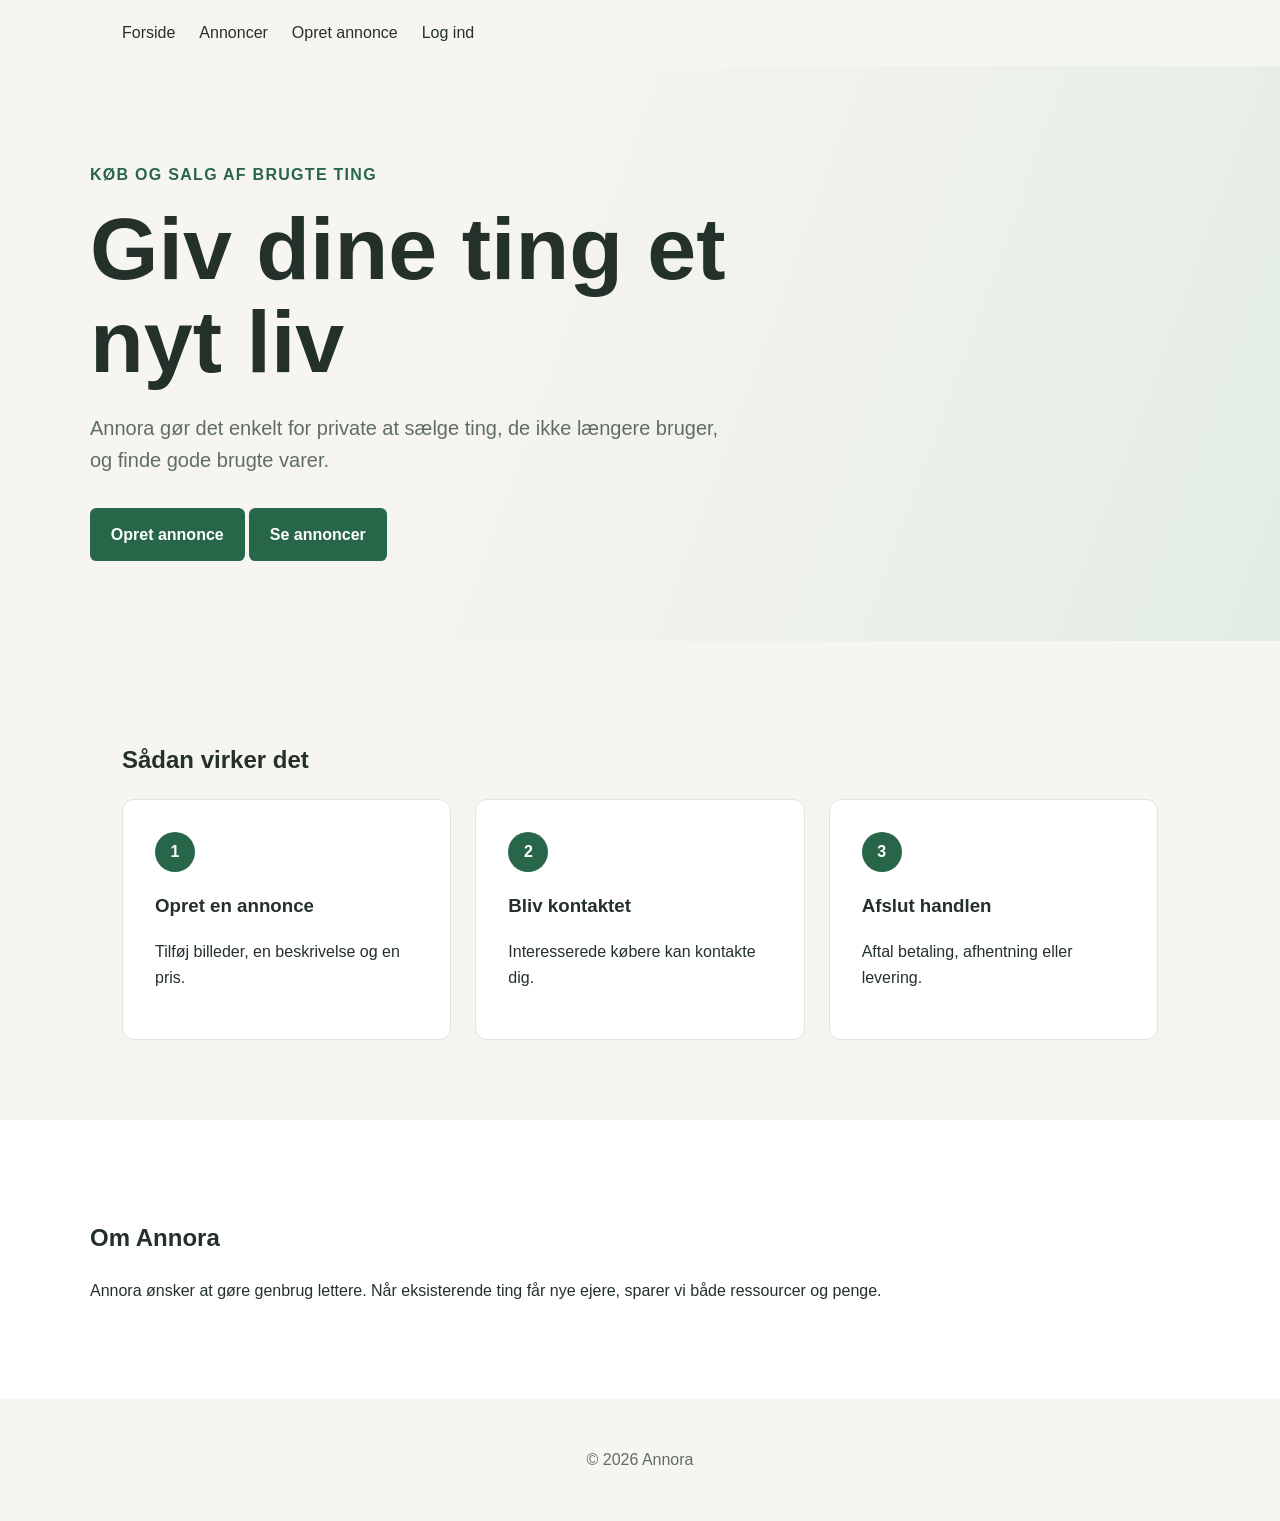
==== commit de1e4a71: "Ignore and untrack .NET build output" ====
--- a/src/Annora.Web/index.html
+++ b/src/Annora.Web/index.html
@@ -1,31 +1,25 @@
 <!DOCTYPE html>
 <html lang="da">
+
 <head>
     <meta charset="utf-8">
 
-    <meta
-        name="viewport"
-        content="width=device-width, initial-scale=1"
-    >
+    <meta name="viewport" content="width=device-width, initial-scale=1">
 
-    <meta
-        name="description"
-        content="Annora hjælper private med at købe og sælge brugte ting."
-    >
+    <meta name="description" content="Annora hjælper private med at købe og sælge brugte ting.">
 
     <title>Annora – Giv tingene et nyt liv</title>
 
     <link rel="stylesheet" href="css/site.css">
     <link rel="stylesheet" href="css/index.css">
 
-    <script src="js/site.js" defer></script>
+    <script type="module" src="js/site.js"></script>
 </head>
 
-<body data-page="home">
-    <header
-        id="site-header"
-        class="site-header"
-    ></header>
+<!-- index.html -->
+
+<body data-nav="home">
+    <header id="site-header" class="site-header"></header>
 
     <main>
         <section class="hero">
@@ -45,27 +39,18 @@
                 </p>
 
                 <div class="hero-actions">
-                    <a
-                        class="button"
-                        href="create.html"
-                    >
+                    <a class="button" href="create.html">
                         Opret annonce
                     </a>
 
-                    <a
-                        class="button button-secondary"
-                        href="listings.html"
-                    >
+                    <a class="button button-secondary" href="listings.html">
                         Se annoncer
                     </a>
                 </div>
             </div>
         </section>
 
-        <section
-            id="how-it-works"
-            class="content-section"
-        >
+        <section id="how-it-works" class="content-section">
             <h2>Sådan virker det</h2>
 
             <div class="steps">
@@ -112,9 +97,7 @@
         </section>
     </main>
 
-    <footer
-        id="site-footer"
-        class="site-footer"
-    ></footer>
+    <footer id="site-footer" class="site-footer"></footer>
 </body>
+
 </html>
